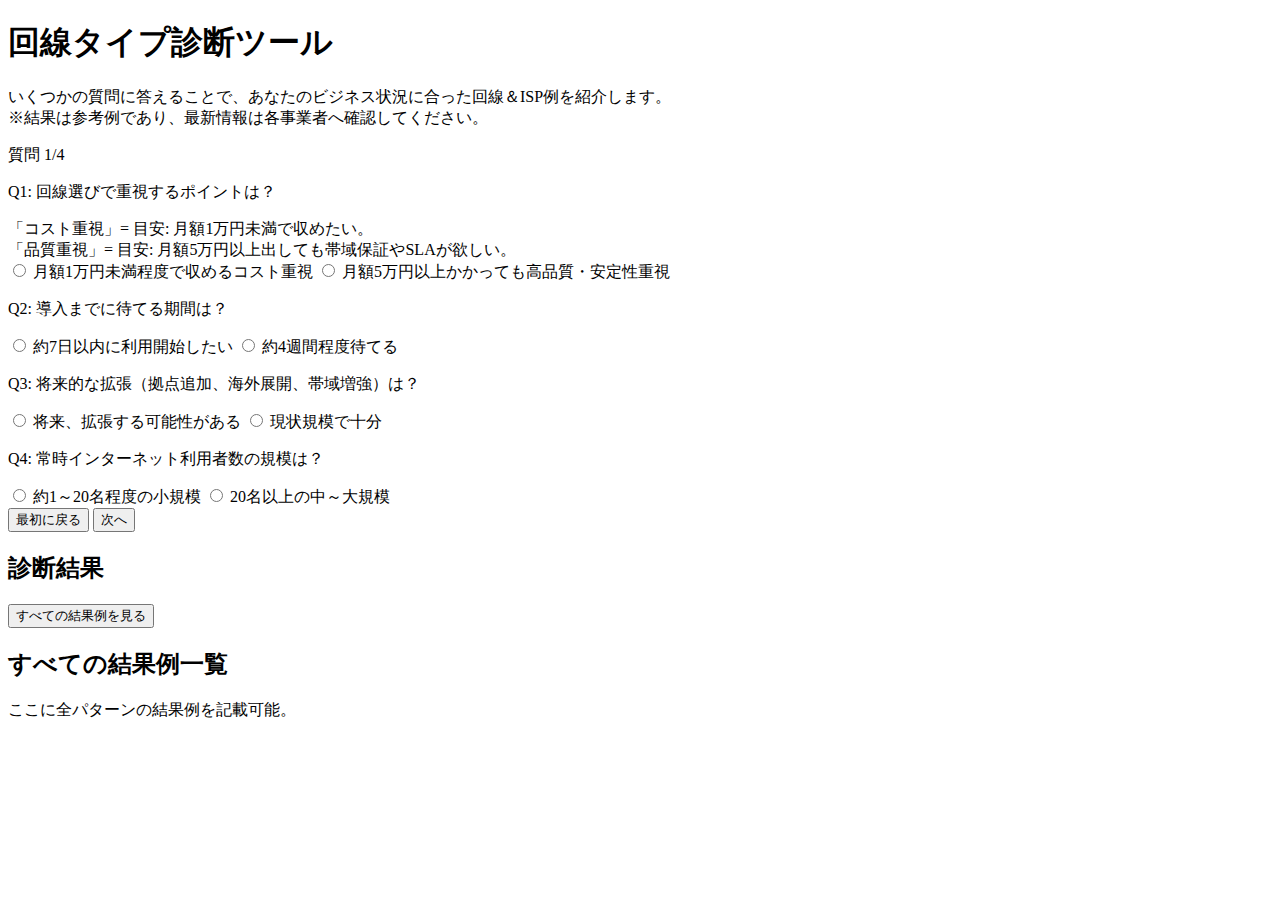
==== index.html @ 41dccc32 "Add files via upload" ====
<!DOCTYPE html>
<html lang="ja">
<head>
<meta charset="UTF-8"/>
<meta name="viewport" content="width=device-width,initial-scale=1.0"/>
<title>回線タイプ診断ツール</title>
<link rel="stylesheet" href="style.css">
</head>
<body>

<div class="container">
  <h1>回線タイプ診断ツール</h1>
  <p class="intro">いくつかの質問に答えることで、あなたのビジネス状況に合った回線＆ISP例を紹介します。<br>※結果は参考例であり、最新情報は各事業者へ確認してください。</p>

  <div class="progress" id="progressIndicator">質問 1/4</div>

  <form id="quizForm">

    <!-- Q1 -->
    <div class="question active" data-question="1">
      <p>Q1: 回線選びで重視するポイントは？</p>
      <div class="question-description">
        「コスト重視」= 目安: 月額1万円未満で収めたい。<br>
        「品質重視」= 目安: 月額5万円以上出しても帯域保証やSLAが欲しい。
      </div>
      <div class="answers">
        <label><input type="radio" name="q1" value="cost" required> 月額1万円未満程度で収めるコスト重視</label>
        <label><input type="radio" name="q1" value="quality"> 月額5万円以上かかっても高品質・安定性重視</label>
      </div>
    </div>

    <!-- Q2 -->
    <div class="question" data-question="2">
      <p>Q2: 導入までに待てる期間は？</p>
      <div class="answers">
        <label><input type="radio" name="q2" value="fast" required> 約7日以内に利用開始したい</label>
        <label><input type="radio" name="q2" value="normal"> 約4週間程度待てる</label>
      </div>
    </div>

    <!-- Q3 -->
    <div class="question" data-question="3">
      <p>Q3: 将来的な拡張（拠点追加、海外展開、帯域増強）は？</p>
      <div class="answers">
        <label><input type="radio" name="q3" value="scalable" required> 将来、拡張する可能性がある</label>
        <label><input type="radio" name="q3" value="fixed"> 現状規模で十分</label>
      </div>
    </div>

    <!-- Q4 -->
    <div class="question" data-question="4">
      <p>Q4: 常時インターネット利用者数の規模は？</p>
      <div class="answers">
        <label><input type="radio" name="q4" value="small" required> 約1～20名程度の小規模</label>
        <label><input type="radio" name="q4" value="large"> 20名以上の中～大規模</label>
      </div>
    </div>

    <div id="buttonArea">
      <button type="button" id="prevBtn" style="display:none;">一つ前へ戻る</button>
      <button type="button" id="resetBtn">最初に戻る</button>
      <button type="button" id="nextBtn">次へ</button>
      <button type="button" id="resultBtn" style="display:none;">結果を表示</button>
    </div>
  </form>

  <div id="result">
    <h2>診断結果</h2>
    <div id="recommendation"></div>
    <button id="allResultsBtn">すべての結果例を見る</button>
  </div>

  <div id="allResults">
    <h2>すべての結果例一覧</h2>
    <p>ここに全パターンの結果例を記載可能。</p>
  </div>

</div>

<script src="script.js"></script>
</body>
</html>
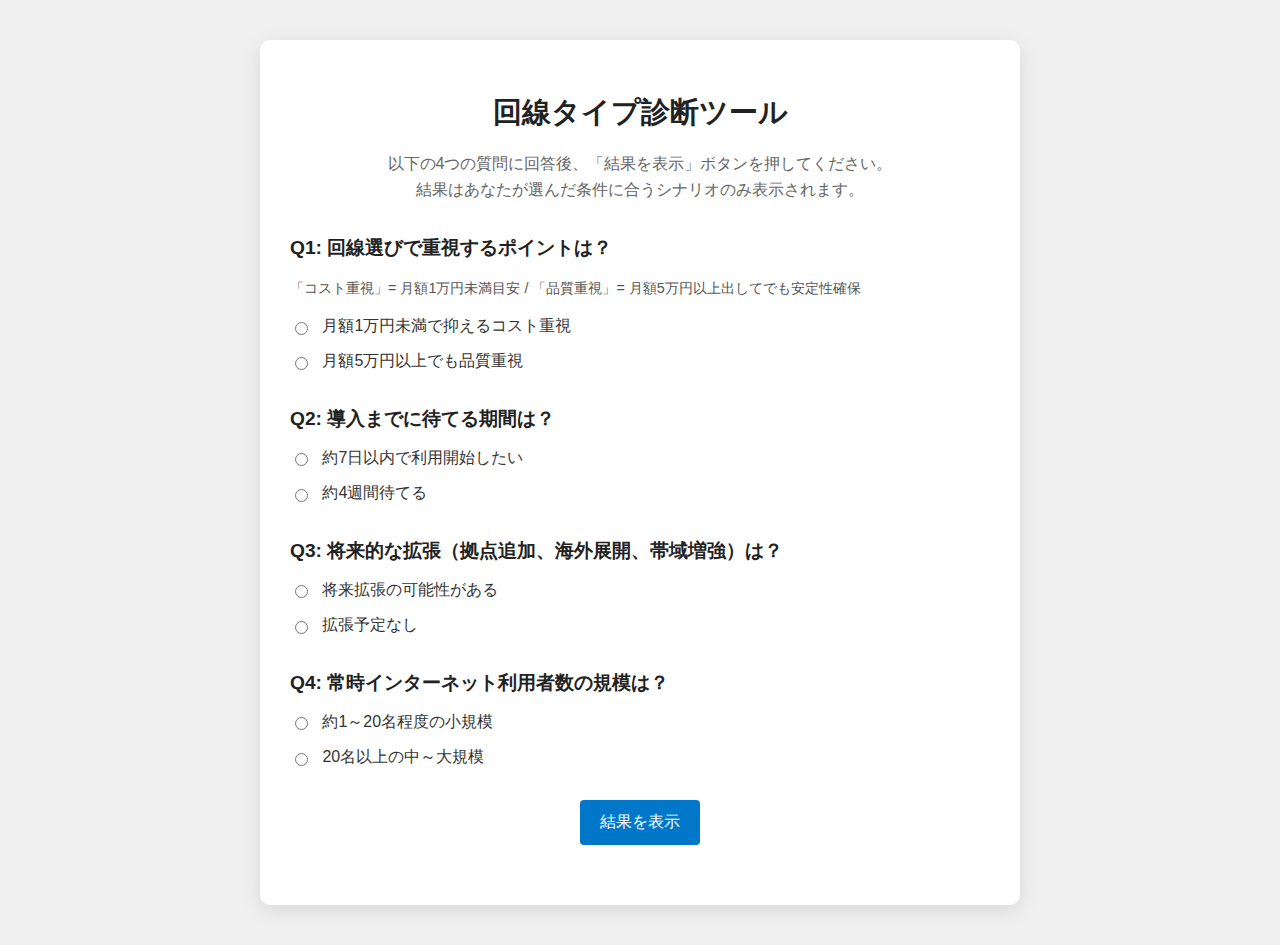
==== commit 417ecea5: "Add files via upload" ====
--- a/index.html
+++ b/index.html
@@ -10,69 +10,49 @@
 
 <div class="container">
   <h1>回線タイプ診断ツール</h1>
-  <p class="intro">いくつかの質問に答えることで、あなたのビジネス状況に合った回線＆ISP例を紹介します。<br>※結果は参考例であり、最新情報は各事業者へ確認してください。</p>
-
-  <div class="progress" id="progressIndicator">質問 1/4</div>
+  <p class="intro">以下の4つの質問に回答後、「結果を表示」ボタンを押してください。<br>結果はあなたが選んだ条件に合うシナリオのみ表示されます。</p>
 
   <form id="quizForm">
 
-    <!-- Q1 -->
-    <div class="question active" data-question="1">
-      <p>Q1: 回線選びで重視するポイントは？</p>
-      <div class="question-description">
-        「コスト重視」= 目安: 月額1万円未満で収めたい。<br>
-        「品質重視」= 目安: 月額5万円以上出しても帯域保証やSLAが欲しい。
-      </div>
+    <div class="question-block">
+      <h2>Q1: 回線選びで重視するポイントは？</h2>
+      <p>「コスト重視」= 月額1万円未満目安 / 「品質重視」= 月額5万円以上出してでも安定性確保</p>
       <div class="answers">
-        <label><input type="radio" name="q1" value="cost" required> 月額1万円未満程度で収めるコスト重視</label>
-        <label><input type="radio" name="q1" value="quality"> 月額5万円以上かかっても高品質・安定性重視</label>
+        <label><input type="radio" name="q1" value="cost" required> 月額1万円未満で抑えるコスト重視</label>
+        <label><input type="radio" name="q1" value="quality"> 月額5万円以上でも品質重視</label>
       </div>
     </div>
 
-    <!-- Q2 -->
-    <div class="question" data-question="2">
-      <p>Q2: 導入までに待てる期間は？</p>
+    <div class="question-block">
+      <h2>Q2: 導入までに待てる期間は？</h2>
       <div class="answers">
-        <label><input type="radio" name="q2" value="fast" required> 約7日以内に利用開始したい</label>
-        <label><input type="radio" name="q2" value="normal"> 約4週間程度待てる</label>
+        <label><input type="radio" name="q2" value="fast" required> 約7日以内で利用開始したい</label>
+        <label><input type="radio" name="q2" value="normal"> 約4週間待てる</label>
       </div>
     </div>
 
-    <!-- Q3 -->
-    <div class="question" data-question="3">
-      <p>Q3: 将来的な拡張（拠点追加、海外展開、帯域増強）は？</p>
+    <div class="question-block">
+      <h2>Q3: 将来的な拡張（拠点追加、海外展開、帯域増強）は？</h2>
       <div class="answers">
-        <label><input type="radio" name="q3" value="scalable" required> 将来、拡張する可能性がある</label>
-        <label><input type="radio" name="q3" value="fixed"> 現状規模で十分</label>
+        <label><input type="radio" name="q3" value="scalable" required> 将来拡張の可能性がある</label>
+        <label><input type="radio" name="q3" value="fixed"> 拡張予定なし</label>
       </div>
     </div>
 
-    <!-- Q4 -->
-    <div class="question" data-question="4">
-      <p>Q4: 常時インターネット利用者数の規模は？</p>
+    <div class="question-block">
+      <h2>Q4: 常時インターネット利用者数の規模は？</h2>
       <div class="answers">
         <label><input type="radio" name="q4" value="small" required> 約1～20名程度の小規模</label>
         <label><input type="radio" name="q4" value="large"> 20名以上の中～大規模</label>
       </div>
     </div>
 
-    <div id="buttonArea">
-      <button type="button" id="prevBtn" style="display:none;">一つ前へ戻る</button>
-      <button type="button" id="resetBtn">最初に戻る</button>
-      <button type="button" id="nextBtn">次へ</button>
-      <button type="button" id="resultBtn" style="display:none;">結果を表示</button>
-    </div>
+    <button type="button" id="resultBtn">結果を表示</button>
   </form>
 
-  <div id="result">
+  <div id="result" style="display:none;">
     <h2>診断結果</h2>
     <div id="recommendation"></div>
-    <button id="allResultsBtn">すべての結果例を見る</button>
-  </div>
-
-  <div id="allResults">
-    <h2>すべての結果例一覧</h2>
-    <p>ここに全パターンの結果例を記載可能。</p>
   </div>
 
 </div>
--- a/style.css
+++ b/style.css
@@ -0,0 +1,108 @@
+body {
+  margin:0;
+  padding:0;
+  background:#f0f0f0;
+  font-family:sans-serif;
+  line-height:1.6;
+  color:#333;
+}
+.container {
+  max-width:700px;
+  background:#fff;
+  margin:40px auto;
+  padding:30px;
+  box-shadow:0 5px 20px rgba(0,0,0,0.1);
+  border-radius:10px;
+}
+h1 {
+  font-size:1.8em;
+  margin-bottom:10px;
+  text-align:center;
+  color:#222;
+}
+.intro {
+  font-size:1em;
+  color:#666;
+  text-align:center;
+  margin-bottom:30px;
+}
+.question-block {
+  margin-bottom:30px;
+}
+.question-block h2 {
+  font-size:1.2em;
+  margin-bottom:10px;
+  color:#222;
+  font-weight:bold;
+}
+.question-block p {
+  font-size:0.9em;
+  color:#555;
+  margin-bottom:15px;
+  line-height:1.4;
+}
+.answers label {
+  display:block;
+  margin:10px 0;
+  cursor:pointer;
+  font-size:1em;
+  color:#333;
+}
+.answers label:hover {
+  color:#0077c8;
+}
+.answers input[type="radio"] {
+  margin-right:10px;
+  vertical-align:middle;
+}
+#resultBtn {
+  display:block;
+  margin:30px auto;
+  padding:12px 20px;
+  background:#0077c8;
+  color:#fff;
+  border:none;
+  border-radius:4px;
+  cursor:pointer;
+  font-size:1em;
+  transition:background 0.3s;
+  text-align:center;
+}
+#resultBtn:hover {
+  background:#005ea1;
+}
+#result {
+  margin-top:30px;
+  background:#f8fbff;
+  border-radius:8px;
+  padding:25px 30px;
+  line-height:1.8;
+  box-shadow:0 2px 10px rgba(0,0,0,0.08);
+}
+#result h2 {
+  font-size:1.4em;
+  margin-bottom:10px;
+  color:#222;
+  border-bottom:1px solid #ddd;
+  padding-bottom:5px;
+}
+.recommendation-box {
+  background:#fff;
+  border:1px solid #e0e0e0;
+  border-radius:6px;
+  padding:20px;
+  margin-bottom:20px;
+}
+.recommendation-box h3 {
+  font-size:1.1em;
+  margin-bottom:8px;
+  color:#333;
+}
+.recommendation-box ul {
+  margin:10px 0 0 20px;
+  font-size:0.95em;
+  list-style:disc;
+}
+.recommendation-box ul li {
+  margin:5px 0;
+}
